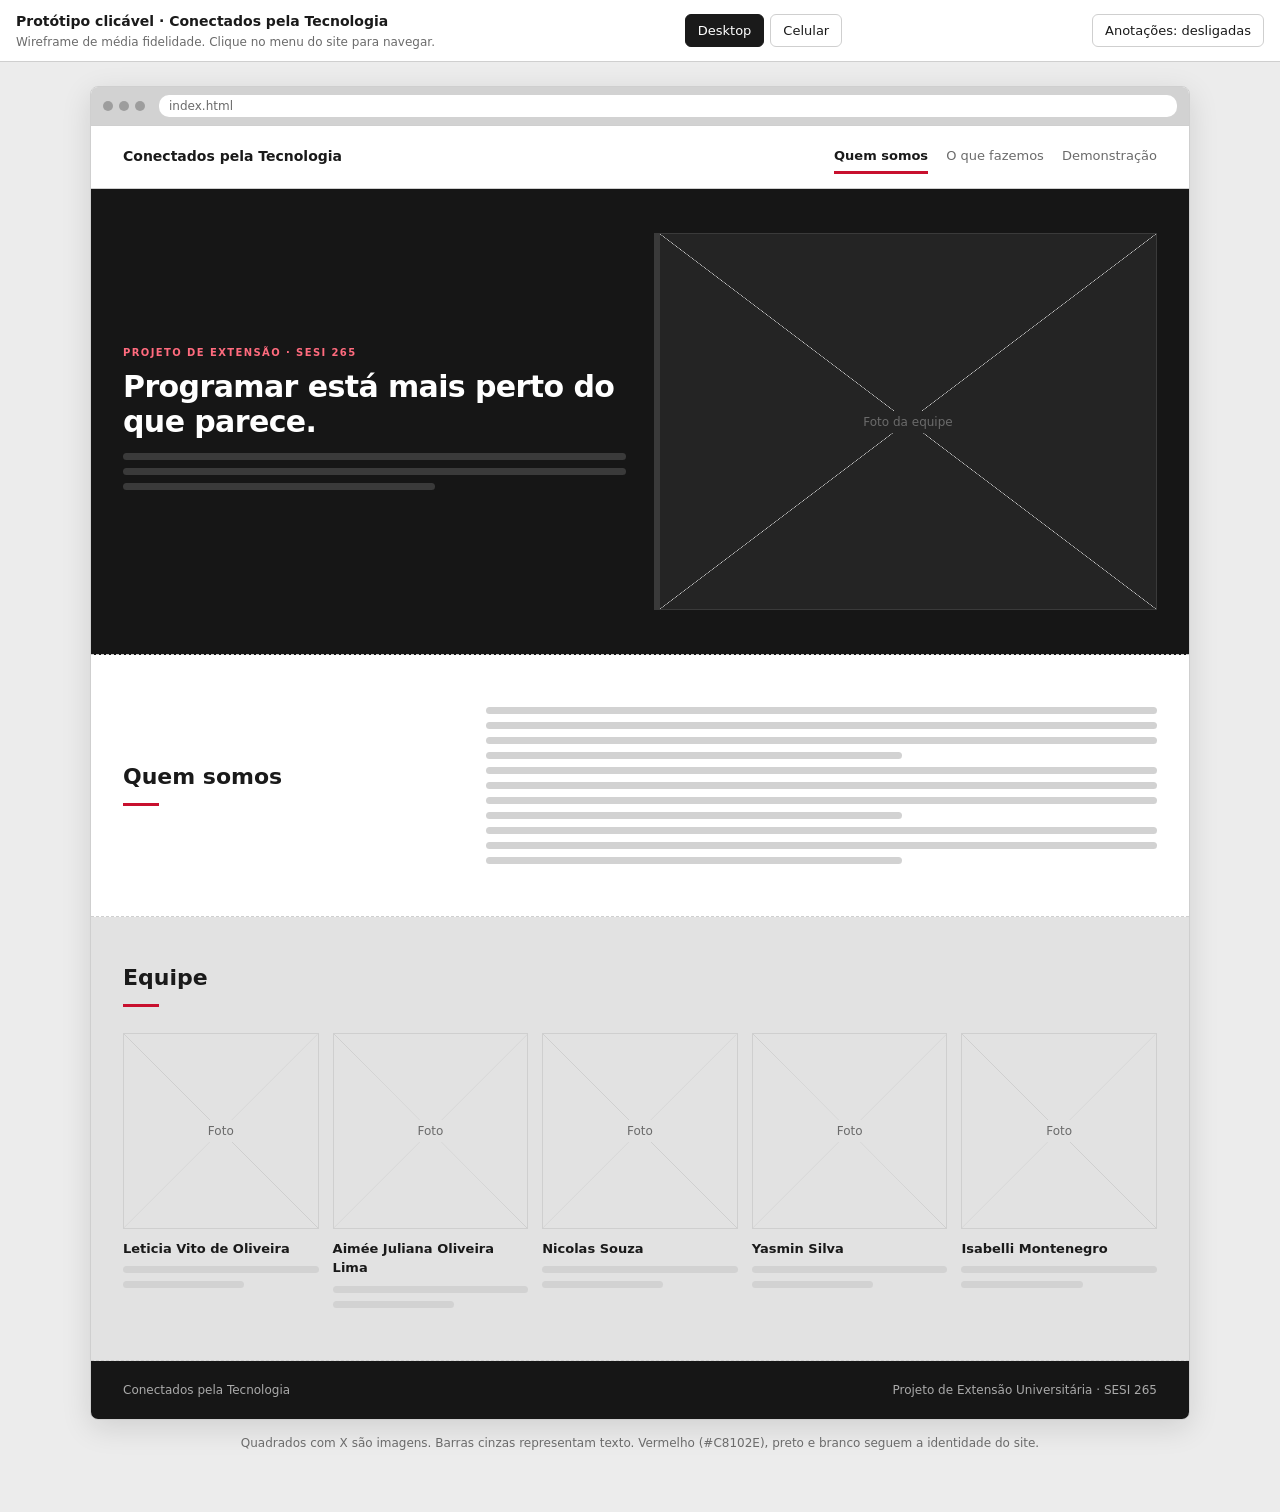
==== index.html @ 709d79d9 "Rename Protótipo _ Conectados pela Tecnologia.html to index.html" ====
<!DOCTYPE html>
<html lang="pt-BR">
<head>
<meta charset="UTF-8">
<meta name="viewport" content="width=device-width, initial-scale=1, viewport-fit=cover">
<title>Protótipo | Conectados pela Tecnologia</title>
<style>
:root{--bg:#ececec;--panel:#fff;--ink:#1a1a1a;--soft:#6b6b6b;--line:#cfcfcf;--ph:#e2e2e2;--bar:#d2d2d2;--dark:#161616;--darkink:#fff;--red:#c8102e;--note:#fff4c2;--noteink:#5a4a00;box-sizing:border-box;padding-top:env(safe-area-inset-top,0px);padding-bottom:env(safe-area-inset-bottom,0px)}
@media(prefers-color-scheme:dark){:root:not([data-theme="light"]){--bg:#101010;--panel:#1c1c1c;--ink:#efefef;--soft:#a0a0a0;--line:#3a3a3a;--ph:#2c2c2c;--bar:#3c3c3c;--dark:#080808;--note:#3b3200;--noteink:#ffe98a}}
:root[data-theme="dark"]{--bg:#101010;--panel:#1c1c1c;--ink:#efefef;--soft:#a0a0a0;--line:#3a3a3a;--ph:#2c2c2c;--bar:#3c3c3c;--dark:#080808;--note:#3b3200;--noteink:#ffe98a}
*{box-sizing:border-box;margin:0;padding:0}
body{background:var(--bg);color:var(--ink);font:15px/1.5 system-ui,-apple-system,"Segoe UI",Roboto,Arial,sans-serif;min-height:100vh}
.tools{position:sticky;top:env(safe-area-inset-top,0px);z-index:20;background:var(--panel);border-bottom:1px solid var(--line);padding:10px 16px;display:flex;flex-wrap:wrap;gap:10px 18px;align-items:center;justify-content:space-between}
.tools b{font-size:14px}.tools small{color:var(--soft);display:block;font-size:12px}
.grp{display:flex;gap:6px;flex-wrap:wrap}
.grp button{font:inherit;font-size:13px;padding:6px 12px;border:1px solid var(--line);background:var(--panel);color:var(--ink);cursor:pointer;border-radius:6px}
.grp button.on{background:var(--ink);color:var(--panel);border-color:var(--ink)}
.stage{padding:24px 12px 60px;display:flex;justify-content:center}
.frame{width:100%;max-width:1100px;background:var(--panel);border:1px solid var(--line);border-radius:8px;overflow:hidden;box-shadow:0 8px 30px rgba(0,0,0,.12);transition:max-width .25s}
.frame.mob{max-width:390px}
.chrome{display:flex;gap:6px;align-items:center;padding:8px 12px;background:var(--bar);border-bottom:1px solid var(--line)}
.chrome i{width:10px;height:10px;border-radius:50%;background:var(--soft);opacity:.5}
.chrome span{margin-left:8px;font-size:12px;color:var(--soft);background:var(--panel);padding:2px 10px;border-radius:10px;flex:1;white-space:nowrap;overflow:hidden;text-overflow:ellipsis}
/* wireframe pieces */
.sec{position:relative;padding:44px 32px;border-bottom:1px dashed var(--line)}
.sec.dk{background:var(--dark);color:var(--darkink)}.sec.gr{background:var(--ph)}.sec.rd{background:var(--red);color:#fff}
.mob .sec{padding:28px 16px}
.nav{display:flex;justify-content:space-between;align-items:center;padding:14px 32px;border-bottom:1px solid var(--line);flex-wrap:wrap;gap:8px}
.mob .nav{padding:12px 16px}
.logo{font-weight:700;font-size:14px}
.menu{display:flex;gap:18px}
.menu a{font-size:13px;color:var(--soft);cursor:pointer;padding:6px 0;border-bottom:3px solid transparent}
.menu a.on{color:var(--ink);font-weight:600;border-color:var(--red)}
.mob .menu{gap:12px}.mob .menu a{font-size:12px}
.tag{font-size:10px;letter-spacing:.14em;text-transform:uppercase;color:var(--red);font-weight:700;margin-bottom:10px}
.dk .tag{color:#ff6b7e}.rd .tag{color:#fff}
.h1{font-size:30px;line-height:1.15;font-weight:700;letter-spacing:-.02em;margin-bottom:14px;max-width:560px}
.mob .h1{font-size:23px}
.h2{font-size:22px;font-weight:700;margin-bottom:6px}
.h2:after{content:"";display:block;width:36px;height:3px;background:var(--red);margin-top:10px}
.rd .h2:after{background:#fff}
.mob .h2{font-size:19px}
.lines i{display:block;height:7px;background:var(--bar);border-radius:4px;margin:8px 0}
.dk .lines i{background:#3a3a3a}.rd .lines i{background:rgba(255,255,255,.5)}
.lines i:last-child{width:62%}
.grid{display:grid;gap:28px;align-items:center}
.g2{grid-template-columns:1fr 1fr}.g12{grid-template-columns:1fr 2fr}
.g3{grid-template-columns:repeat(3,1fr)}.g5{grid-template-columns:repeat(5,1fr);gap:14px}
.mob .g2,.mob .g12,.mob .g3{grid-template-columns:1fr;gap:18px}.mob .g5{grid-template-columns:repeat(2,1fr)}
.ph{background:var(--ph);border:1px solid var(--line);display:flex;align-items:center;justify-content:center;color:var(--soft);font-size:12px;text-align:center;padding:8px;position:relative;overflow:hidden}
.ph:before,.ph:after{content:"";position:absolute;inset:0;background:linear-gradient(to top right,transparent calc(50% - .5px),var(--line) 50%,transparent calc(50% + .5px))}
.ph:after{transform:scaleX(-1)}
.ph span{position:relative;z-index:1;background:var(--ph);padding:2px 6px}
.dk .ph{background:#242424;border-color:#3a3a3a}.dk .ph span{background:#242424}
.r43{aspect-ratio:4/3;border-left:6px solid var(--red)}.sq{aspect-ratio:1}.r1610{aspect-ratio:16/10}
.card{background:var(--panel);border-top:3px solid var(--red);padding:18px;border-left:1px solid var(--line);border-right:1px solid var(--line);border-bottom:1px solid var(--line)}
.gr .card{background:var(--panel)}
.card h4{font-size:14px;margin-bottom:6px}.card .n{font-size:10px;font-weight:700;letter-spacing:.12em;color:var(--red);display:block;margin-bottom:6px}
.steps{margin-top:22px;max-width:640px}
.step{display:flex;gap:14px;padding-bottom:16px;border-left:1px solid var(--line);margin-left:16px;padding-left:24px;position:relative}
.step:last-child{border-color:transparent}
.step b{position:absolute;left:-16px;top:-2px;width:32px;height:32px;background:var(--dark);color:#fff;display:flex;align-items:center;justify-content:center;border-bottom:3px solid var(--red);font-size:13px}
.step div{flex:1}.step h4{font-size:14px}
.code{background:#1b1b1b;color:#eee;font:12px/1.7 Consolas,monospace;padding:16px;border-left:6px solid var(--red);white-space:pre;overflow-x:auto}
.code em{color:#8c8c8c;font-style:normal}
.btn{display:inline-block;background:var(--dark);color:#fff;padding:10px 20px;font-size:13px;font-weight:600;cursor:pointer;border:0;font-family:inherit}
.rd .btn{background:var(--dark)}
.demo{background:#1b1b1b;border-left:6px solid var(--red);padding:20px;color:#eee}
.demo label{display:block;font-size:11px;color:#bbb;margin:8px 0 3px}
.demo input{width:100%;padding:8px 10px;background:#0e0e0e;border:1px solid #3a3a3a;color:#fff;font:inherit}
.demo .btn{background:var(--red);width:100%;margin-top:14px}
.out{margin-top:14px;background:#0e0e0e;border:1px solid #2c2c2c;padding:12px;min-height:84px;font:12px/1.6 Consolas,monospace;white-space:pre-wrap}
.li{display:flex;gap:10px;align-items:center;padding:8px 0;border-bottom:1px solid var(--line)}
.dk .li{border-color:#2c2c2c}.li:before{content:"";width:7px;height:7px;background:var(--red);flex:none}.li i{flex:1;height:7px;background:var(--bar);border-radius:4px}
.dk .li i{background:#3a3a3a}
.foot{background:var(--dark);color:#aaa;font-size:12px;padding:20px 32px;display:flex;justify-content:space-between;flex-wrap:wrap;gap:6px}
.mob .foot{padding:18px 16px}
.cta{display:flex;justify-content:space-between;align-items:center;flex-wrap:wrap;gap:16px}
.center{text-align:center}.center .h2:after{margin-left:auto;margin-right:auto}.center .lines i{margin-left:auto;margin-right:auto;max-width:420px}
/* anotações */
.note{display:none;position:absolute;top:8px;right:8px;z-index:5;background:var(--note);color:var(--noteink);border:1px solid #d9b800;font-size:11px;line-height:1.35;padding:4px 8px;max-width:230px;border-radius:4px}
.fr.notes .note{display:block}
.mob .note{max-width:150px;font-size:10px}
.legend{max-width:1100px;margin:14px auto 0;font-size:12px;color:var(--soft);padding:0 4px}
</style>
</head>
<body>
<div class="tools">
  <div><b>Protótipo clicável · Conectados pela Tecnologia</b><small>Wireframe de média fidelidade. Clique no menu do site para navegar.</small></div>
  <div class="grp" id="gView"><button data-v="desk" class="on">Desktop</button><button data-v="mob">Celular</button></div>
  <div class="grp"><button id="bNotes">Anotações: desligadas</button></div>
</div>
<div class="stage"><div style="width:100%;max-width:1100px;display:flex;flex-direction:column;align-items:center">
  <div class="frame" id="frame"><div class="chrome"><i></i><i></i><i></i><span id="url">index.html</span></div><div id="page"></div></div>
  <p class="legend">Quadrados com X são imagens. Barras cinzas representam texto. Vermelho (#C8102E), preto e branco seguem a identidade do site.</p>
</div></div>

<script>
var L=function(n){return '<div class="lines">'+'<i></i>'.repeat(n||3)+'</div>'};
var PH=function(t,c){return '<div class="ph '+(c||'')+'"><span>'+t+'</span></div>'};
var N=function(t){return '<div class="note">'+t+'</div>'};
var SEC=function(c,inner,note){return '<section class="sec '+(c||'')+'">'+N(note||'')+inner+'</section>'};
var NAV=function(a){var m=[['index','Quem somos'],['fazemos','O que fazemos'],['demo','Demonstração']];
 return '<header class="nav"><span class="logo">Conectados pela Tecnologia</span><nav class="menu">'+m.map(function(x){return '<a data-go="'+x[0]+'" class="'+(a==x[0]?'on':'')+'">'+x[1]+'</a>'}).join('')+'</nav></header>'};
var FOOT='<footer class="foot"><span>Conectados pela Tecnologia</span><span>Projeto de Extensão Universitária · SESI 265</span></footer>';
var CODE='<div class="code"><em># variável</em>\nnome = "Ana"\npontos = 8\n\n<em># condição</em>\nif pontos >= 7:\n    print(nome, "foi aprovada!")\n\n<em># repetição</em>\nfor rodada in range(3):\n    print("Rodada", rodada + 1)</div>';
var STEPS=function(a){return '<div class="steps">'+a.map(function(t,i){return '<div class="step"><b>'+(i+1)+'</b><div><h4>'+t+'</h4>'+L(2)+'</div></div>'}).join('')+'</div>'};
var LIS=function(n){var s='';for(var i=0;i<n;i++)s+='<div class="li"><i></i></div>';return s};
var CARDS=function(a,k){return a.map(function(t,i){return '<div class="card">'+(k?'<span class="n">'+k[i]+'</span>':'')+'<h4>'+t+'</h4>'+L(3)+'</div>'}).join('')};

var P={
index:{url:'index.html',html:function(){return NAV('index')
 +SEC('dk','<div class="grid g2"><div><p class="tag">Projeto de Extensão · SESI 265</p><h1 class="h1">Programar está mais perto do que parece.</h1>'+L(3)+'</div>'+PH('Foto da equipe','r43')+'</div>','Abertura: fundo preto, título grande, foto com borda vermelha à esquerda')
 +SEC('','<div class="grid g12"><h2 class="h2">Quem somos</h2><div>'+L(4)+L(4)+L(3)+'</div></div>','Duas colunas: título à esquerda, 3 parágrafos à direita. Vira 1 coluna no celular')
 +SEC('gr','<h2 class="h2">Equipe</h2><div class="grid g5" style="margin-top:26px;align-items:start">'+['Leticia Vito de Oliveira','Aimée Juliana Oliveira Lima','Nicolas Souza','Yasmin Silva','Isabelli Montenegro'].map(function(n){return '<div>'+PH('Foto','sq')+'<h4 style="font-size:13px;margin:10px 0 4px">'+n+'</h4>'+L(2)+'</div>'}).join('')+'</div>','Grade de 5 pessoas (3 no tablet, 2 no celular). Foto quadrada, nome e função')
 +FOOT}},
fazemos:{url:'o-que-fazemos.html',html:function(){return NAV('fazemos')
 +SEC('dk','<p class="tag">O que fazemos</p><h1 class="h1">Um primeiro contato com a programação, do jeito certo.</h1>'+L(2),'Capa com imagem de fundo escurecida')
 +SEC('','<div class="grid g2"><div><h2 class="h2" style="margin-bottom:18px">Nossa proposta</h2>'+L(4)+L(4)+L(3)+'</div>'+PH('Alunos em atividade','r43')+'</div>','Texto + imagem lado a lado')
 +SEC('gr','<h2 class="h2">Três frentes de trabalho</h2><div class="grid g3" style="margin-top:24px;align-items:stretch">'+CARDS(['Aprender','Praticar','Jogar'],['01','02','03'])+'</div>','Três cartões com número, título e descrição')
 +SEC('','<h2 class="h2">Como será o dia da atividade</h2>'+STEPS(['Apresentação da equipe e do projeto','Aula introdutória sobre tecnologia','Conceitos básicos de programação','Atividade prática','Quiz','Gincana','Conversa final']),'Linha do tempo vertical com 7 etapas numeradas')
 +SEC('dk','<div class="grid g2"><div><h2 class="h2">O que os alunos vão aprender</h2>'+L(2)+LIS(3)+'</div>'+CODE+'</div>','Bloco escuro: lista de conceitos + exemplo de código em Python')
 +SEC('','<div class="grid g2">'+PH('Estudante programando','r43')+'<div><h2 class="h2" style="margin-bottom:18px">Conhecendo o curso de ADS</h2>'+L(4)+LIS(4)+'</div></div>','Faixa invertida: imagem à esquerda, texto à direita')
 +SEC('gr','<h2 class="h2">Quiz e gincana</h2><div class="grid g2" style="margin-top:24px;align-items:stretch">'+['Quiz','Gincana'].map(function(t){return '<div class="card" style="padding:0;border-top:0">'+PH('Foto: '+t.toLowerCase(),'r1610')+'<div style="padding:16px;border-bottom:3px solid var(--red)"><h4>'+t+'</h4>'+L(3)+'</div></div>'}).join('')+'</div>','Dois quadros com foto, título e descrição')
 +SEC('','<div class="grid g12"><h2 class="h2">Material de apoio</h2><div>'+L(3)+L(3)+'</div></div>','Mesmo layout de "Quem somos"')
 +SEC('rd','<div class="cta"><div><h2 class="h2">Veja como será a demonstração</h2>'+L(1)+'</div><a class="btn" data-go="demo">Ir para a demonstração</a></div>','Chamada final: botão leva à página Demonstração (clique!)')
 +FOOT}},
demo:{url:'demonstracao.html',html:function(){return NAV('demo')
 +SEC('dk','<p class="tag">Demonstração para a turma</p><h1 class="h1">Vamos ver a programação funcionando.</h1>'+L(2),'Capa com imagem de fundo escurecida')
 +SEC('','<h2 class="h2">Três ideias para começar</h2><div class="grid g3" style="margin-top:24px;align-items:stretch">'+CARDS(['Guardar informações','Tomar decisões','Fazer várias vezes'],['VARIÁVEL','CONDIÇÃO','REPETIÇÃO'])+'</div>','Três cartões: variável, condição, repetição')
 +SEC('dk','<div class="grid g2" style="align-items:start"><div><h2 class="h2" style="margin-bottom:16px">Teste você mesmo</h2>'+L(4)+CODE+'</div><div class="demo"><label>Nome</label><input id="dn" placeholder="Digite um nome"><label>Pontuação (0 a 10)</label><input id="dp" type="number" value="8"><label>Número de rodadas</label><input id="dr" type="number" value="3"><button class="btn" id="dgo">Executar programa</button><div class="out" id="dout">A resposta do programa aparece aqui.</div></div></div>','Exemplo interativo: preencha e clique em Executar (funciona no protótipo)')
 +SEC('','<h2 class="h2">Atividade prática</h2>'+STEPS(['Abrir o VS Code','Criar a primeira página em HTML','Abrir a página no navegador','Criar o estilo em CSS','Personalizar a página','Testar e ajustar']),'Passo a passo da atividade com 6 etapas')
 +SEC('rd center','<p class="tag">Próxima etapa</p><h2 class="h2">Agora vai começar o quiz e a gincana</h2>'+L(3),'Faixa vermelha centralizada avisando a próxima etapa')
 +SEC('gr','<h2 class="h2">Regras e observações</h2><div class="grid g2" style="margin-top:24px;align-items:stretch">'+['Quiz','Gincana'].map(function(t){return '<div class="card"><h4 style="font-size:16px;margin-bottom:8px">'+t+'</h4>'+LIS(6)+'</div>'}).join('')+'</div><div class="card" style="margin-top:24px;border-top:1px solid var(--line);border-left:6px solid var(--dark)"><h4 style="font-size:16px;margin-bottom:8px">Observações gerais</h4>'+LIS(6)+'</div>','Regras em dois cartões e observações gerais em destaque embaixo')
 +FOOT}}
};

var page=document.getElementById('page'),frame=document.getElementById('frame'),urlEl=document.getElementById('url');
function go(k){var p=P[k];page.innerHTML=p.html();urlEl.textContent=p.url;window.scrollTo(0,0);
 try{history.replaceState(null,'','#'+k)}catch(e){}
 var b=document.getElementById('dgo');if(b)b.onclick=run}
function run(){var n=document.getElementById('dn').value.trim()||'Aluno',p=Number(document.getElementById('dp').value),r=Number(document.getElementById('dr').value),o=document.getElementById('dout');
 if(isNaN(p)||p<0||p>10){o.textContent='A pontuação precisa estar entre 0 e 10.';return}
 if(isNaN(r)||r<1||r>10){o.textContent='O número de rodadas precisa estar entre 1 e 10.';return}
 var t=p>=7?n+' foi aprovado(a)!\n\n':n+' vai tentar de novo.\n\n';for(var i=1;i<=r;i++)t+='Rodada '+i+'\n';o.textContent=t}
document.addEventListener('click',function(e){var a=e.target.closest('[data-go]');if(a)go(a.dataset.go)});
document.getElementById('gView').onclick=function(e){var v=e.target.dataset.v;if(!v)return;
 frame.classList.toggle('mob',v=='mob');[].forEach.call(this.children,function(b){b.classList.toggle('on',b.dataset.v==v)})};
var nb=document.getElementById('bNotes');
nb.onclick=function(){var on=frame.classList.toggle('notes');nb.textContent='Anotações: '+(on?'ligadas':'desligadas');nb.classList.toggle('on',on)};
frame.classList.add('fr');
var h=(location.hash||'').replace('#','');go(P[h]?h:'index');
</script>
</body>
</html>
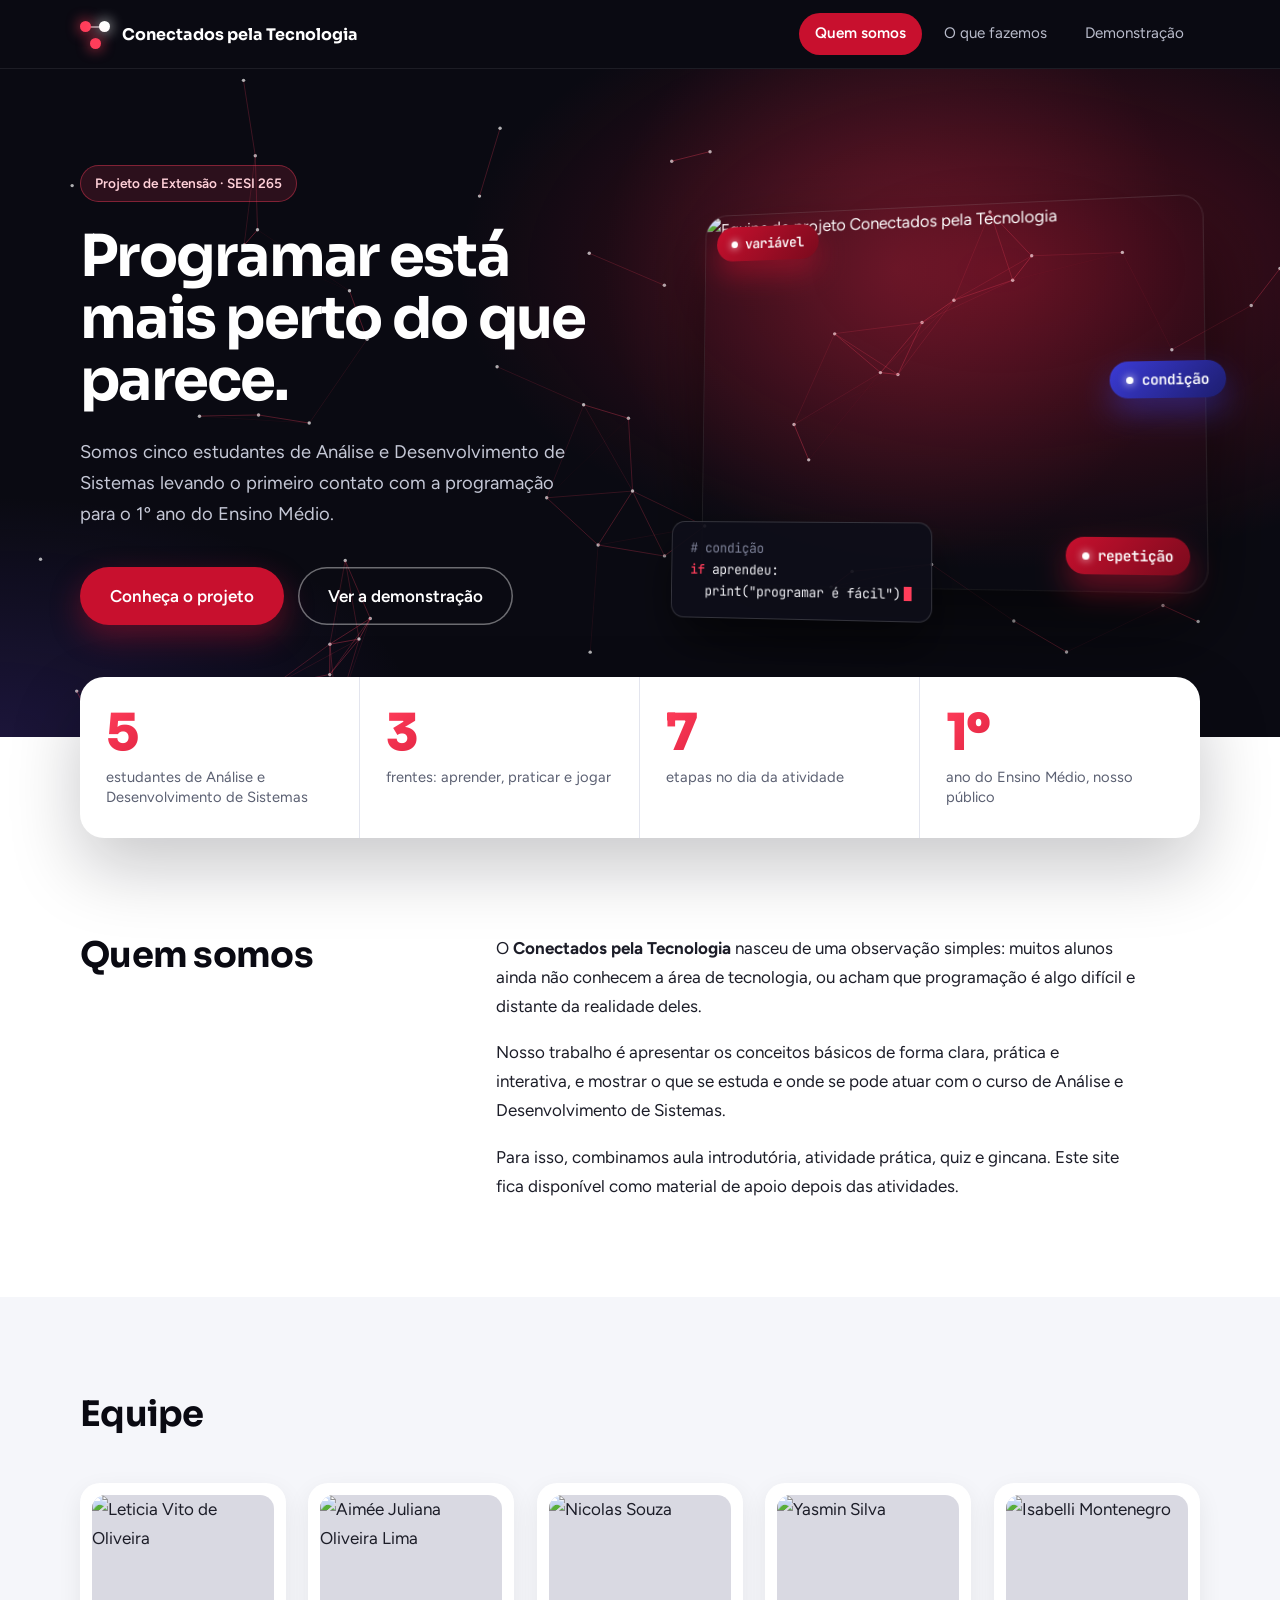
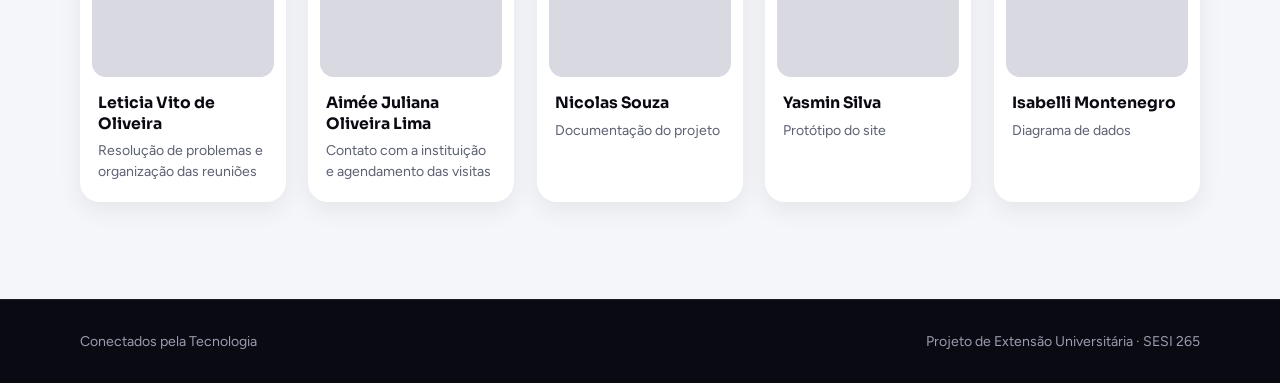
==== commit 21bd2be6: "Add files via upload" ====
--- a/index.html
+++ b/index.html
@@ -1,155 +1,131 @@
 <!DOCTYPE html>
 <html lang="pt-BR">
 <head>
-<meta charset="UTF-8">
-<meta name="viewport" content="width=device-width, initial-scale=1, viewport-fit=cover">
-<title>Protótipo | Conectados pela Tecnologia</title>
-<style>
-:root{--bg:#ececec;--panel:#fff;--ink:#1a1a1a;--soft:#6b6b6b;--line:#cfcfcf;--ph:#e2e2e2;--bar:#d2d2d2;--dark:#161616;--darkink:#fff;--red:#c8102e;--note:#fff4c2;--noteink:#5a4a00;box-sizing:border-box;padding-top:env(safe-area-inset-top,0px);padding-bottom:env(safe-area-inset-bottom,0px)}
-@media(prefers-color-scheme:dark){:root:not([data-theme="light"]){--bg:#101010;--panel:#1c1c1c;--ink:#efefef;--soft:#a0a0a0;--line:#3a3a3a;--ph:#2c2c2c;--bar:#3c3c3c;--dark:#080808;--note:#3b3200;--noteink:#ffe98a}}
-:root[data-theme="dark"]{--bg:#101010;--panel:#1c1c1c;--ink:#efefef;--soft:#a0a0a0;--line:#3a3a3a;--ph:#2c2c2c;--bar:#3c3c3c;--dark:#080808;--note:#3b3200;--noteink:#ffe98a}
-*{box-sizing:border-box;margin:0;padding:0}
-body{background:var(--bg);color:var(--ink);font:15px/1.5 system-ui,-apple-system,"Segoe UI",Roboto,Arial,sans-serif;min-height:100vh}
-.tools{position:sticky;top:env(safe-area-inset-top,0px);z-index:20;background:var(--panel);border-bottom:1px solid var(--line);padding:10px 16px;display:flex;flex-wrap:wrap;gap:10px 18px;align-items:center;justify-content:space-between}
-.tools b{font-size:14px}.tools small{color:var(--soft);display:block;font-size:12px}
-.grp{display:flex;gap:6px;flex-wrap:wrap}
-.grp button{font:inherit;font-size:13px;padding:6px 12px;border:1px solid var(--line);background:var(--panel);color:var(--ink);cursor:pointer;border-radius:6px}
-.grp button.on{background:var(--ink);color:var(--panel);border-color:var(--ink)}
-.stage{padding:24px 12px 60px;display:flex;justify-content:center}
-.frame{width:100%;max-width:1100px;background:var(--panel);border:1px solid var(--line);border-radius:8px;overflow:hidden;box-shadow:0 8px 30px rgba(0,0,0,.12);transition:max-width .25s}
-.frame.mob{max-width:390px}
-.chrome{display:flex;gap:6px;align-items:center;padding:8px 12px;background:var(--bar);border-bottom:1px solid var(--line)}
-.chrome i{width:10px;height:10px;border-radius:50%;background:var(--soft);opacity:.5}
-.chrome span{margin-left:8px;font-size:12px;color:var(--soft);background:var(--panel);padding:2px 10px;border-radius:10px;flex:1;white-space:nowrap;overflow:hidden;text-overflow:ellipsis}
-/* wireframe pieces */
-.sec{position:relative;padding:44px 32px;border-bottom:1px dashed var(--line)}
-.sec.dk{background:var(--dark);color:var(--darkink)}.sec.gr{background:var(--ph)}.sec.rd{background:var(--red);color:#fff}
-.mob .sec{padding:28px 16px}
-.nav{display:flex;justify-content:space-between;align-items:center;padding:14px 32px;border-bottom:1px solid var(--line);flex-wrap:wrap;gap:8px}
-.mob .nav{padding:12px 16px}
-.logo{font-weight:700;font-size:14px}
-.menu{display:flex;gap:18px}
-.menu a{font-size:13px;color:var(--soft);cursor:pointer;padding:6px 0;border-bottom:3px solid transparent}
-.menu a.on{color:var(--ink);font-weight:600;border-color:var(--red)}
-.mob .menu{gap:12px}.mob .menu a{font-size:12px}
-.tag{font-size:10px;letter-spacing:.14em;text-transform:uppercase;color:var(--red);font-weight:700;margin-bottom:10px}
-.dk .tag{color:#ff6b7e}.rd .tag{color:#fff}
-.h1{font-size:30px;line-height:1.15;font-weight:700;letter-spacing:-.02em;margin-bottom:14px;max-width:560px}
-.mob .h1{font-size:23px}
-.h2{font-size:22px;font-weight:700;margin-bottom:6px}
-.h2:after{content:"";display:block;width:36px;height:3px;background:var(--red);margin-top:10px}
-.rd .h2:after{background:#fff}
-.mob .h2{font-size:19px}
-.lines i{display:block;height:7px;background:var(--bar);border-radius:4px;margin:8px 0}
-.dk .lines i{background:#3a3a3a}.rd .lines i{background:rgba(255,255,255,.5)}
-.lines i:last-child{width:62%}
-.grid{display:grid;gap:28px;align-items:center}
-.g2{grid-template-columns:1fr 1fr}.g12{grid-template-columns:1fr 2fr}
-.g3{grid-template-columns:repeat(3,1fr)}.g5{grid-template-columns:repeat(5,1fr);gap:14px}
-.mob .g2,.mob .g12,.mob .g3{grid-template-columns:1fr;gap:18px}.mob .g5{grid-template-columns:repeat(2,1fr)}
-.ph{background:var(--ph);border:1px solid var(--line);display:flex;align-items:center;justify-content:center;color:var(--soft);font-size:12px;text-align:center;padding:8px;position:relative;overflow:hidden}
-.ph:before,.ph:after{content:"";position:absolute;inset:0;background:linear-gradient(to top right,transparent calc(50% - .5px),var(--line) 50%,transparent calc(50% + .5px))}
-.ph:after{transform:scaleX(-1)}
-.ph span{position:relative;z-index:1;background:var(--ph);padding:2px 6px}
-.dk .ph{background:#242424;border-color:#3a3a3a}.dk .ph span{background:#242424}
-.r43{aspect-ratio:4/3;border-left:6px solid var(--red)}.sq{aspect-ratio:1}.r1610{aspect-ratio:16/10}
-.card{background:var(--panel);border-top:3px solid var(--red);padding:18px;border-left:1px solid var(--line);border-right:1px solid var(--line);border-bottom:1px solid var(--line)}
-.gr .card{background:var(--panel)}
-.card h4{font-size:14px;margin-bottom:6px}.card .n{font-size:10px;font-weight:700;letter-spacing:.12em;color:var(--red);display:block;margin-bottom:6px}
-.steps{margin-top:22px;max-width:640px}
-.step{display:flex;gap:14px;padding-bottom:16px;border-left:1px solid var(--line);margin-left:16px;padding-left:24px;position:relative}
-.step:last-child{border-color:transparent}
-.step b{position:absolute;left:-16px;top:-2px;width:32px;height:32px;background:var(--dark);color:#fff;display:flex;align-items:center;justify-content:center;border-bottom:3px solid var(--red);font-size:13px}
-.step div{flex:1}.step h4{font-size:14px}
-.code{background:#1b1b1b;color:#eee;font:12px/1.7 Consolas,monospace;padding:16px;border-left:6px solid var(--red);white-space:pre;overflow-x:auto}
-.code em{color:#8c8c8c;font-style:normal}
-.btn{display:inline-block;background:var(--dark);color:#fff;padding:10px 20px;font-size:13px;font-weight:600;cursor:pointer;border:0;font-family:inherit}
-.rd .btn{background:var(--dark)}
-.demo{background:#1b1b1b;border-left:6px solid var(--red);padding:20px;color:#eee}
-.demo label{display:block;font-size:11px;color:#bbb;margin:8px 0 3px}
-.demo input{width:100%;padding:8px 10px;background:#0e0e0e;border:1px solid #3a3a3a;color:#fff;font:inherit}
-.demo .btn{background:var(--red);width:100%;margin-top:14px}
-.out{margin-top:14px;background:#0e0e0e;border:1px solid #2c2c2c;padding:12px;min-height:84px;font:12px/1.6 Consolas,monospace;white-space:pre-wrap}
-.li{display:flex;gap:10px;align-items:center;padding:8px 0;border-bottom:1px solid var(--line)}
-.dk .li{border-color:#2c2c2c}.li:before{content:"";width:7px;height:7px;background:var(--red);flex:none}.li i{flex:1;height:7px;background:var(--bar);border-radius:4px}
-.dk .li i{background:#3a3a3a}
-.foot{background:var(--dark);color:#aaa;font-size:12px;padding:20px 32px;display:flex;justify-content:space-between;flex-wrap:wrap;gap:6px}
-.mob .foot{padding:18px 16px}
-.cta{display:flex;justify-content:space-between;align-items:center;flex-wrap:wrap;gap:16px}
-.center{text-align:center}.center .h2:after{margin-left:auto;margin-right:auto}.center .lines i{margin-left:auto;margin-right:auto;max-width:420px}
-/* anotações */
-.note{display:none;position:absolute;top:8px;right:8px;z-index:5;background:var(--note);color:var(--noteink);border:1px solid #d9b800;font-size:11px;line-height:1.35;padding:4px 8px;max-width:230px;border-radius:4px}
-.fr.notes .note{display:block}
-.mob .note{max-width:150px;font-size:10px}
-.legend{max-width:1100px;margin:14px auto 0;font-size:12px;color:var(--soft);padding:0 4px}
-</style>
+  <meta charset="UTF-8">
+  <meta name="viewport" content="width=device-width, initial-scale=1.0">
+  <title>Quem somos | Conectados pela Tecnologia</title>
+  <link rel="preconnect" href="https://fonts.googleapis.com">
+  <link rel="preconnect" href="https://fonts.gstatic.com" crossorigin>
+  <link href="https://fonts.googleapis.com/css2?family=Figtree:wght@400;500;600&family=JetBrains+Mono:wght@400;600&family=Sora:wght@600;700;800&display=swap" rel="stylesheet">
+  <link rel="stylesheet" href="style.css">
 </head>
 <body>
-<div class="tools">
-  <div><b>Protótipo clicável · Conectados pela Tecnologia</b><small>Wireframe de média fidelidade. Clique no menu do site para navegar.</small></div>
-  <div class="grp" id="gView"><button data-v="desk" class="on">Desktop</button><button data-v="mob">Celular</button></div>
-  <div class="grp"><button id="bNotes">Anotações: desligadas</button></div>
-</div>
-<div class="stage"><div style="width:100%;max-width:1100px;display:flex;flex-direction:column;align-items:center">
-  <div class="frame" id="frame"><div class="chrome"><i></i><i></i><i></i><span id="url">index.html</span></div><div id="page"></div></div>
-  <p class="legend">Quadrados com X são imagens. Barras cinzas representam texto. Vermelho (#C8102E), preto e branco seguem a identidade do site.</p>
-</div></div>
 
-<script>
-var L=function(n){return '<div class="lines">'+'<i></i>'.repeat(n||3)+'</div>'};
-var PH=function(t,c){return '<div class="ph '+(c||'')+'"><span>'+t+'</span></div>'};
-var N=function(t){return '<div class="note">'+t+'</div>'};
-var SEC=function(c,inner,note){return '<section class="sec '+(c||'')+'">'+N(note||'')+inner+'</section>'};
-var NAV=function(a){var m=[['index','Quem somos'],['fazemos','O que fazemos'],['demo','Demonstração']];
- return '<header class="nav"><span class="logo">Conectados pela Tecnologia</span><nav class="menu">'+m.map(function(x){return '<a data-go="'+x[0]+'" class="'+(a==x[0]?'on':'')+'">'+x[1]+'</a>'}).join('')+'</nav></header>'};
-var FOOT='<footer class="foot"><span>Conectados pela Tecnologia</span><span>Projeto de Extensão Universitária · SESI 265</span></footer>';
-var CODE='<div class="code"><em># variável</em>\nnome = "Ana"\npontos = 8\n\n<em># condição</em>\nif pontos >= 7:\n    print(nome, "foi aprovada!")\n\n<em># repetição</em>\nfor rodada in range(3):\n    print("Rodada", rodada + 1)</div>';
-var STEPS=function(a){return '<div class="steps">'+a.map(function(t,i){return '<div class="step"><b>'+(i+1)+'</b><div><h4>'+t+'</h4>'+L(2)+'</div></div>'}).join('')+'</div>'};
-var LIS=function(n){var s='';for(var i=0;i<n;i++)s+='<div class="li"><i></i></div>';return s};
-var CARDS=function(a,k){return a.map(function(t,i){return '<div class="card">'+(k?'<span class="n">'+k[i]+'</span>':'')+'<h4>'+t+'</h4>'+L(3)+'</div>'}).join('')};
+  <header class="topo">
+    <div class="container topo-linha">
+      <a href="index.html" class="marca"><span class="logo" aria-hidden="true"><i></i><i></i><i></i></span>Conectados pela Tecnologia</a>
+      <nav class="menu">
+        <a href="index.html" class="ativo">Quem somos</a>
+        <a href="o-que-fazemos.html">O que fazemos</a>
+        <a href="demonstracao.html">Demonstração</a>
+      </nav>
+    </div>
+  </header>
 
-var P={
-index:{url:'index.html',html:function(){return NAV('index')
- +SEC('dk','<div class="grid g2"><div><p class="tag">Projeto de Extensão · SESI 265</p><h1 class="h1">Programar está mais perto do que parece.</h1>'+L(3)+'</div>'+PH('Foto da equipe','r43')+'</div>','Abertura: fundo preto, título grande, foto com borda vermelha à esquerda')
- +SEC('','<div class="grid g12"><h2 class="h2">Quem somos</h2><div>'+L(4)+L(4)+L(3)+'</div></div>','Duas colunas: título à esquerda, 3 parágrafos à direita. Vira 1 coluna no celular')
- +SEC('gr','<h2 class="h2">Equipe</h2><div class="grid g5" style="margin-top:26px;align-items:start">'+['Leticia Vito de Oliveira','Aimée Juliana Oliveira Lima','Nicolas Souza','Yasmin Silva','Isabelli Montenegro'].map(function(n){return '<div>'+PH('Foto','sq')+'<h4 style="font-size:13px;margin:10px 0 4px">'+n+'</h4>'+L(2)+'</div>'}).join('')+'</div>','Grade de 5 pessoas (3 no tablet, 2 no celular). Foto quadrada, nome e função')
- +FOOT}},
-fazemos:{url:'o-que-fazemos.html',html:function(){return NAV('fazemos')
- +SEC('dk','<p class="tag">O que fazemos</p><h1 class="h1">Um primeiro contato com a programação, do jeito certo.</h1>'+L(2),'Capa com imagem de fundo escurecida')
- +SEC('','<div class="grid g2"><div><h2 class="h2" style="margin-bottom:18px">Nossa proposta</h2>'+L(4)+L(4)+L(3)+'</div>'+PH('Alunos em atividade','r43')+'</div>','Texto + imagem lado a lado')
- +SEC('gr','<h2 class="h2">Três frentes de trabalho</h2><div class="grid g3" style="margin-top:24px;align-items:stretch">'+CARDS(['Aprender','Praticar','Jogar'],['01','02','03'])+'</div>','Três cartões com número, título e descrição')
- +SEC('','<h2 class="h2">Como será o dia da atividade</h2>'+STEPS(['Apresentação da equipe e do projeto','Aula introdutória sobre tecnologia','Conceitos básicos de programação','Atividade prática','Quiz','Gincana','Conversa final']),'Linha do tempo vertical com 7 etapas numeradas')
- +SEC('dk','<div class="grid g2"><div><h2 class="h2">O que os alunos vão aprender</h2>'+L(2)+LIS(3)+'</div>'+CODE+'</div>','Bloco escuro: lista de conceitos + exemplo de código em Python')
- +SEC('','<div class="grid g2">'+PH('Estudante programando','r43')+'<div><h2 class="h2" style="margin-bottom:18px">Conhecendo o curso de ADS</h2>'+L(4)+LIS(4)+'</div></div>','Faixa invertida: imagem à esquerda, texto à direita')
- +SEC('gr','<h2 class="h2">Quiz e gincana</h2><div class="grid g2" style="margin-top:24px;align-items:stretch">'+['Quiz','Gincana'].map(function(t){return '<div class="card" style="padding:0;border-top:0">'+PH('Foto: '+t.toLowerCase(),'r1610')+'<div style="padding:16px;border-bottom:3px solid var(--red)"><h4>'+t+'</h4>'+L(3)+'</div></div>'}).join('')+'</div>','Dois quadros com foto, título e descrição')
- +SEC('','<div class="grid g12"><h2 class="h2">Material de apoio</h2><div>'+L(3)+L(3)+'</div></div>','Mesmo layout de "Quem somos"')
- +SEC('rd','<div class="cta"><div><h2 class="h2">Veja como será a demonstração</h2>'+L(1)+'</div><a class="btn" data-go="demo">Ir para a demonstração</a></div>','Chamada final: botão leva à página Demonstração (clique!)')
- +FOOT}},
-demo:{url:'demonstracao.html',html:function(){return NAV('demo')
- +SEC('dk','<p class="tag">Demonstração para a turma</p><h1 class="h1">Vamos ver a programação funcionando.</h1>'+L(2),'Capa com imagem de fundo escurecida')
- +SEC('','<h2 class="h2">Três ideias para começar</h2><div class="grid g3" style="margin-top:24px;align-items:stretch">'+CARDS(['Guardar informações','Tomar decisões','Fazer várias vezes'],['VARIÁVEL','CONDIÇÃO','REPETIÇÃO'])+'</div>','Três cartões: variável, condição, repetição')
- +SEC('dk','<div class="grid g2" style="align-items:start"><div><h2 class="h2" style="margin-bottom:16px">Teste você mesmo</h2>'+L(4)+CODE+'</div><div class="demo"><label>Nome</label><input id="dn" placeholder="Digite um nome"><label>Pontuação (0 a 10)</label><input id="dp" type="number" value="8"><label>Número de rodadas</label><input id="dr" type="number" value="3"><button class="btn" id="dgo">Executar programa</button><div class="out" id="dout">A resposta do programa aparece aqui.</div></div></div>','Exemplo interativo: preencha e clique em Executar (funciona no protótipo)')
- +SEC('','<h2 class="h2">Atividade prática</h2>'+STEPS(['Abrir o VS Code','Criar a primeira página em HTML','Abrir a página no navegador','Criar o estilo em CSS','Personalizar a página','Testar e ajustar']),'Passo a passo da atividade com 6 etapas')
- +SEC('rd center','<p class="tag">Próxima etapa</p><h2 class="h2">Agora vai começar o quiz e a gincana</h2>'+L(3),'Faixa vermelha centralizada avisando a próxima etapa')
- +SEC('gr','<h2 class="h2">Regras e observações</h2><div class="grid g2" style="margin-top:24px;align-items:stretch">'+['Quiz','Gincana'].map(function(t){return '<div class="card"><h4 style="font-size:16px;margin-bottom:8px">'+t+'</h4>'+LIS(6)+'</div>'}).join('')+'</div><div class="card" style="margin-top:24px;border-top:1px solid var(--line);border-left:6px solid var(--dark)"><h4 style="font-size:16px;margin-bottom:8px">Observações gerais</h4>'+LIS(6)+'</div>','Regras em dois cartões e observações gerais em destaque embaixo')
- +FOOT}}
-};
+  <section class="abertura">
+    <canvas class="rede" aria-hidden="true"></canvas>
+    <div class="container abertura-grade">
+      <div>
+        <p class="sobretitulo">Projeto de Extensão · SESI 265</p>
+        <h1>Programar está mais perto do que parece.</h1>
+        <p class="lead">
+          Somos cinco estudantes de Análise e Desenvolvimento de Sistemas
+          levando o primeiro contato com a programação para o 1º ano do Ensino Médio.
+        </p>
+        <div class="acoes">
+          <a class="botao" href="o-que-fazemos.html">Conheça o projeto</a>
+          <a class="botao botao-claro" href="demonstracao.html">Ver a demonstração</a>
+        </div>
+      </div>
+      <div class="cena" aria-hidden="false">
+        <div class="cena-in">
+          <figure class="foto-principal">
+            <img src="img/equipe.jpg" alt="Equipe do projeto Conectados pela Tecnologia">
+          </figure>
+          <div class="cartao-codigo" aria-hidden="true"><span class="c"># condição</span><br><b>if</b> aprendeu:<br>&nbsp;&nbsp;print("programar é fácil")</div>
+          <span class="chip chip1" aria-hidden="true">variável</span>
+          <span class="chip chip2" aria-hidden="true">condição</span>
+          <span class="chip chip3" aria-hidden="true">repetição</span>
+        </div>
+      </div>
+    </div>
+  </section>
 
-var page=document.getElementById('page'),frame=document.getElementById('frame'),urlEl=document.getElementById('url');
-function go(k){var p=P[k];page.innerHTML=p.html();urlEl.textContent=p.url;window.scrollTo(0,0);
- try{history.replaceState(null,'','#'+k)}catch(e){}
- var b=document.getElementById('dgo');if(b)b.onclick=run}
-function run(){var n=document.getElementById('dn').value.trim()||'Aluno',p=Number(document.getElementById('dp').value),r=Number(document.getElementById('dr').value),o=document.getElementById('dout');
- if(isNaN(p)||p<0||p>10){o.textContent='A pontuação precisa estar entre 0 e 10.';return}
- if(isNaN(r)||r<1||r>10){o.textContent='O número de rodadas precisa estar entre 1 e 10.';return}
- var t=p>=7?n+' foi aprovado(a)!\n\n':n+' vai tentar de novo.\n\n';for(var i=1;i<=r;i++)t+='Rodada '+i+'\n';o.textContent=t}
-document.addEventListener('click',function(e){var a=e.target.closest('[data-go]');if(a)go(a.dataset.go)});
-document.getElementById('gView').onclick=function(e){var v=e.target.dataset.v;if(!v)return;
- frame.classList.toggle('mob',v=='mob');[].forEach.call(this.children,function(b){b.classList.toggle('on',b.dataset.v==v)})};
-var nb=document.getElementById('bNotes');
-nb.onclick=function(){var on=frame.classList.toggle('notes');nb.textContent='Anotações: '+(on?'ligadas':'desligadas');nb.classList.toggle('on',on)};
-frame.classList.add('fr');
-var h=(location.hash||'').replace('#','');go(P[h]?h:'index');
-</script>
+  <section class="numeros-faixa" aria-label="O projeto em números">
+    <div class="container">
+      <ul>
+        <li><strong data-n="5">5</strong><span>estudantes de Análise e Desenvolvimento de Sistemas</span></li>
+        <li><strong data-n="3">3</strong><span>frentes: aprender, praticar e jogar</span></li>
+        <li><strong data-n="7">7</strong><span>etapas no dia da atividade</span></li>
+        <li><strong data-n="1" data-suf="º">1º</strong><span>ano do Ensino Médio, nosso público</span></li>
+      </ul>
+    </div>
+  </section>
+
+  <section class="bloco">
+    <div class="container bloco-grade">
+      <h2>Quem somos</h2>
+      <div class="texto">
+        <p>
+          O <strong>Conectados pela Tecnologia</strong> nasceu de uma observação
+          simples: muitos alunos ainda não conhecem a área de tecnologia, ou acham
+          que programação é algo difícil e distante da realidade deles.
+        </p>
+        <p>
+          Nosso trabalho é apresentar os conceitos básicos de forma clara, prática
+          e interativa, e mostrar o que se estuda e onde se pode atuar com o curso
+          de Análise e Desenvolvimento de Sistemas.
+        </p>
+        <p>
+          Para isso, combinamos aula introdutória, atividade prática, quiz e
+          gincana. Este site fica disponível como material de apoio depois das
+          atividades.
+        </p>
+      </div>
+    </div>
+  </section>
+
+  <section class="bloco bloco-cinza">
+    <div class="container">
+      <h2>Equipe</h2>
+
+      <ul class="equipe">
+        <li>
+          <img src="img/leticia.jpeg" alt="Leticia Vito de Oliveira">
+          <h3>Leticia Vito de Oliveira</h3>
+          <p>Resolução de problemas e organização das reuniões</p>
+        </li>
+        <li>
+          <img src="img/aimee.jpeg" alt="Aimée Juliana Oliveira Lima">
+          <h3>Aimée Juliana Oliveira Lima</h3>
+          <p>Contato com a instituição e agendamento das visitas</p>
+        </li>
+        <li>
+          <img src="img/nicolas.jpeg" alt="Nicolas Souza">
+          <h3>Nicolas Souza</h3>
+          <p>Documentação do projeto</p>
+        </li>
+        <li>
+          <img src="img/yasmin.jpeg" alt="Yasmin Silva">
+          <h3>Yasmin Silva</h3>
+          <p>Protótipo do site</p>
+        </li>
+        <li>
+          <img src="img/isabelli.jpeg" alt="Isabelli Montenegro">
+          <h3>Isabelli Montenegro</h3>
+          <p>Diagrama de dados</p>
+        </li>
+      </ul>
+    </div>
+  </section>
+
+  <footer class="rodape">
+    <div class="container rodape-linha">
+      <span>Conectados pela Tecnologia</span>
+      <span>Projeto de Extensão Universitária · SESI 265</span>
+    </div>
+  </footer>
+
+  <script src="script.js"></script>
 </body>
-</html>
+</html>
--- a/style.css
+++ b/style.css
@@ -0,0 +1,179 @@
+:root{--ink:#0a0a12;--ink2:#14141f;--red:#c8102e;--glow:#ff3d5a;--paper:#f5f6fa;--card:#fff;--line:#e3e5ee;--text:#1c1d28;--muted:#5b6072;
+--head:"Sora","Segoe UI",system-ui,sans-serif;--body:"Figtree","Segoe UI",system-ui,sans-serif;--mono:"JetBrains Mono",Consolas,"Courier New",monospace}
+*{margin:0;padding:0;box-sizing:border-box}
+html{scroll-behavior:smooth}
+body{font:17px/1.7 var(--body);color:var(--text);background:#fff;-webkit-font-smoothing:antialiased}
+img{display:block;max-width:100%}
+a:focus-visible,button:focus-visible,input:focus-visible{outline:3px solid var(--glow);outline-offset:3px}
+.container{width:90%;max-width:1120px;margin:0 auto}
+h1,h2,h3{font-family:var(--head)}
+/* topo */
+.topo{position:sticky;top:0;z-index:20;background:#0a0a12;border-bottom:1px solid rgba(255,255,255,.08);transition:background .3s,box-shadow .3s}
+.topo.rolou{box-shadow:0 10px 30px rgba(0,0,0,.25)}
+.topo-linha{display:flex;justify-content:space-between;align-items:center;flex-wrap:wrap;gap:6px 24px;min-height:68px}
+.marca{display:flex;align-items:center;gap:12px;font:700 1rem var(--head);color:#fff;text-decoration:none}
+.logo{position:relative;width:30px;height:30px;flex:none}
+.logo i{position:absolute;width:11px;height:11px;border-radius:50%;background:var(--glow);box-shadow:0 0 14px var(--glow)}
+.logo i:nth-child(1){left:0;top:2px}.logo i:nth-child(2){right:0;top:2px;background:#fff;box-shadow:0 0 14px #fff}.logo i:nth-child(3){left:10px;bottom:0}
+.logo::before{content:"";position:absolute;left:5px;top:7px;width:20px;height:2px;background:rgba(255,255,255,.5);box-shadow:0 12px 0 -1px rgba(255,255,255,.0)}
+.menu{display:flex;gap:6px;flex-wrap:wrap}
+.menu a{font-size:.95rem;color:#b9bccb;text-decoration:none;padding:8px 16px;border-radius:99px;transition:color .2s,background .2s}
+.menu a:hover{color:#fff;background:rgba(255,255,255,.08)}
+.menu a.ativo{color:#fff;font-weight:600;background:var(--red)}
+/* abertura */
+.abertura,.capa{position:relative;overflow:hidden;color:#fff;background:radial-gradient(900px 500px at 78% 30%,rgba(200,16,46,.38),transparent 60%),radial-gradient(700px 400px at 0% 100%,rgba(90,60,200,.22),transparent 60%),var(--ink)}
+.abertura{padding:96px 0 112px}
+.capa{padding:120px 0}
+.rede{position:absolute;inset:0;width:100%;height:100%;opacity:.9}
+.abertura-grade{position:relative;display:grid;grid-template-columns:1.05fr 1fr;gap:72px;align-items:center}
+.sobretitulo{display:inline-block;font-size:.85rem;font-weight:600;color:#ffd0d8;background:rgba(255,61,90,.14);border:1px solid rgba(255,61,90,.4);padding:6px 14px;border-radius:99px;margin-bottom:24px}
+.abertura h1,.capa h1{font-size:clamp(2.2rem,4.6vw,3.6rem);line-height:1.08;letter-spacing:-.03em;margin-bottom:24px}
+.capa h1{max-width:700px}
+.lead{font-size:1.15rem;color:#c5c8d6;max-width:500px}
+.capa .container{position:relative}
+.acoes{display:flex;flex-wrap:wrap;gap:14px;margin-top:36px}
+.abertura>.container>div:first-child>*,.capa .container>*:not(.cubo-cena){animation:entra .9s cubic-bezier(.2,.7,.2,1) backwards}
+.abertura h1,.capa h1{animation-delay:.1s!important}.lead{animation-delay:.25s!important}.acoes{animation-delay:.4s!important}
+@keyframes entra{from{opacity:0;transform:translateY(26px)}}
+/* cena 3D */
+.cena{position:relative;perspective:1300px;animation:entra 1.1s .2s cubic-bezier(.2,.7,.2,1) backwards}
+.cena-in{position:relative;transform-style:preserve-3d;transform:rotateX(var(--rx,4deg)) rotateY(var(--ry,-12deg));transition:transform .3s ease-out}
+.foto-principal img{width:100%;aspect-ratio:4/3;object-fit:cover;border-radius:22px;box-shadow:0 40px 80px rgba(0,0,0,.55),0 0 0 1px rgba(255,255,255,.12)}
+.cartao-codigo{position:absolute;left:-34px;bottom:-34px;transform:translateZ(90px);background:rgba(14,14,24,.92);border:1px solid rgba(255,255,255,.16);border-radius:14px;padding:16px 20px;font:.85rem/1.6 var(--mono);color:#f1f1f6;box-shadow:0 24px 50px rgba(0,0,0,.5)}
+.cartao-codigo .c{color:#7e8299}.cartao-codigo b{color:var(--glow);font-weight:500}
+.cartao-codigo::after{content:"";display:inline-block;width:8px;height:1em;background:var(--glow);vertical-align:-2px;margin-left:3px;animation:pisca 1s steps(1) infinite}
+@keyframes pisca{50%{opacity:0}}
+.chip{position:absolute;display:flex;align-items:center;gap:8px;font:600 .88rem var(--mono);color:#fff;background:linear-gradient(135deg,var(--red),#7a0a1d);padding:9px 16px;border-radius:99px;box-shadow:0 14px 30px rgba(200,16,46,.5);animation:flutua 5s ease-in-out infinite}
+.chip::before{content:"";width:7px;height:7px;border-radius:50%;background:#fff;box-shadow:0 0 8px #fff}
+.chip1{top:16px;left:16px;--z:90px}.chip2{top:42%;right:-20px;--z:130px;animation-delay:-1.6s;background:linear-gradient(135deg,#3b3bd6,#1d1d6e);box-shadow:0 14px 30px rgba(59,59,214,.45)}.chip3{bottom:16px;right:16px;--z:100px;animation-delay:-3s}
+@keyframes flutua{0%,100%{transform:translate3d(0,0,var(--z))}50%{transform:translate3d(0,-12px,var(--z))}}
+/* cubo */
+.cubo-cena{position:absolute;right:2%;top:50%;width:190px;height:190px;margin-top:-95px;perspective:900px}
+.cubo{position:relative;width:100%;height:100%;transform-style:preserve-3d;animation:gira 22s linear infinite}
+.cubo span{position:absolute;inset:0;display:grid;place-items:center;font:600 1.15rem var(--mono);color:#fff;background:rgba(200,16,46,.16);border:1px solid rgba(255,90,110,.6);box-shadow:inset 0 0 40px rgba(255,61,90,.25)}
+.cubo span:nth-child(1){transform:translateZ(95px)}.cubo span:nth-child(2){transform:rotateY(90deg) translateZ(95px)}.cubo span:nth-child(3){transform:rotateY(180deg) translateZ(95px)}.cubo span:nth-child(4){transform:rotateY(-90deg) translateZ(95px)}.cubo span:nth-child(5){transform:rotateX(90deg) translateZ(95px)}.cubo span:nth-child(6){transform:rotateX(-90deg) translateZ(95px)}
+@keyframes gira{from{transform:rotateX(-24deg) rotateY(0)}to{transform:rotateX(-24deg) rotateY(360deg)}}
+/* botões */
+.botao{display:inline-block;background:var(--red);color:#fff;text-decoration:none;font-weight:600;padding:15px 30px;border-radius:99px;box-shadow:0 12px 30px rgba(200,16,46,.4);transition:transform .2s,box-shadow .2s,background .2s}
+.botao:hover{transform:translateY(-3px);box-shadow:0 18px 36px rgba(200,16,46,.55)}
+.botao-claro{background:transparent;box-shadow:inset 0 0 0 1.5px rgba(255,255,255,.4)}
+.botao-claro:hover{background:rgba(255,255,255,.1);box-shadow:inset 0 0 0 1.5px #fff}
+/* blocos */
+.bloco{padding:96px 0}
+.bloco-cinza{background:var(--paper)}
+.bloco-grade{display:grid;grid-template-columns:1fr 2fr;gap:64px}
+h2{font-size:clamp(1.7rem,3vw,2.2rem);line-height:1.2;letter-spacing:-.02em;color:var(--ink)}
+.texto p{margin-bottom:18px;max-width:640px}.texto p:last-child{margin-bottom:0}
+.intro-secao{margin-top:16px;max-width:620px;color:var(--muted)}
+/* efeito tilt 3D */
+.tilt{position:relative;transition:transform .25s ease-out,box-shadow .25s;will-change:transform}
+.tilt::after{content:"";position:absolute;inset:0;border-radius:inherit;pointer-events:none;opacity:0;transition:opacity .25s;background:radial-gradient(circle at var(--gx,50%) var(--gy,50%),rgba(255,255,255,.35),transparent 55%)}
+.tilt:hover{box-shadow:0 30px 60px rgba(10,10,18,.22)}.tilt:hover::after{opacity:1}
+/* equipe */
+.equipe{list-style:none;display:grid;grid-template-columns:repeat(5,1fr);gap:22px;margin-top:48px}
+.equipe li{background:var(--card);border-radius:20px;padding:12px 12px 20px;box-shadow:0 8px 24px rgba(10,10,18,.07)}
+.equipe img{width:100%;aspect-ratio:1/1;object-fit:cover;object-position:center 18%;background:#d9d9e2;border-radius:14px;margin-bottom:16px}
+.equipe h3{font-size:.98rem;line-height:1.3;color:var(--ink);margin:0 6px 6px}
+.equipe p{font-size:.88rem;line-height:1.5;color:var(--muted);margin:0 6px}
+/* faixas */
+.faixa{display:grid;grid-template-columns:1fr 1fr;gap:72px;align-items:center}
+.faixa-texto h2{margin-bottom:26px}.faixa-texto p{margin-bottom:18px}
+.faixa-imagem{perspective:1000px}
+.faixa-imagem img{width:100%;aspect-ratio:4/3;object-fit:cover;border-radius:22px;background:#d9d9e2;box-shadow:18px 18px 0 rgba(200,16,46,.14),0 24px 50px rgba(10,10,18,.18)}
+.faixa-invertida .faixa-imagem{order:-1}
+.faixa-imagem.tilt::after{border-radius:22px}
+/* pilares */
+.pilares{display:grid;grid-template-columns:repeat(3,1fr);gap:28px;margin-top:48px}
+.pilar{background:var(--card);border-radius:22px;padding:34px 30px;box-shadow:0 8px 24px rgba(10,10,18,.07);position:relative;overflow:hidden}
+.pilar::before,.regras::before{content:"";position:absolute;left:0;right:0;top:0;height:5px;background:linear-gradient(90deg,var(--red),var(--glow))}
+.numero{display:block;font:800 3.6rem/1 var(--head);letter-spacing:-.04em;background:linear-gradient(135deg,var(--glow),var(--red) 60%,#6b0a1d);-webkit-background-clip:text;background-clip:text;color:transparent;margin-bottom:14px}
+.numero-txt{display:inline-block;font:700 .85rem var(--mono);letter-spacing:0;text-transform:lowercase;background:rgba(200,16,46,.1);color:var(--red);-webkit-background-clip:border-box;background-clip:border-box;padding:5px 14px;border-radius:99px}
+.pilar h3{font-size:1.3rem;color:var(--ink);margin-bottom:12px}
+.pilar p{color:var(--muted);font-size:.97rem}
+/* passos com linha que preenche ao rolar */
+.passos{position:relative;list-style:none;counter-reset:p;margin-top:48px;max-width:820px}
+.passos::before,.passos::after{content:"";position:absolute;left:21px;top:22px;width:3px;border-radius:3px}
+.passos::before{bottom:22px;background:var(--line)}
+.passos::after{height:calc((100% - 44px)*var(--p,0));background:linear-gradient(var(--glow),var(--red))}
+.passos li{counter-increment:p;position:relative;padding:0 0 38px 78px}
+.passos li:last-child{padding-bottom:0}
+.passos li::before{content:counter(p);position:absolute;left:0;top:-2px;width:44px;height:44px;line-height:44px;text-align:center;font:700 1rem var(--head);border-radius:50%;color:var(--muted);background:#fff;border:2px solid var(--line);transition:all .4s}
+.passos li.on::before{color:#fff;background:var(--red);border-color:var(--red);box-shadow:0 0 0 6px rgba(200,16,46,.15);transform:scale(1.08)}
+.passos h3{font-size:1.1rem;color:var(--ink);margin-bottom:4px}.passos p{color:var(--muted)}
+/* bloco escuro e código */
+.bloco-preto{color:#cfd2df;background:radial-gradient(700px 360px at 90% 0%,rgba(200,16,46,.25),transparent 60%),var(--ink)}
+.bloco-preto h2,.bloco-preto strong{color:#fff}
+.lista{list-style:none;margin:0 0 20px}
+.lista li{position:relative;padding:10px 0 10px 28px;border-bottom:1px solid rgba(255,255,255,.1)}
+.lista li::before{content:"";position:absolute;left:0;top:20px;width:9px;height:9px;border-radius:3px;background:var(--glow);transform:rotate(45deg)}
+.lista-clara li{border-bottom-color:var(--line)}
+.codigo{position:relative;background:#0e0e18;color:#f1f1f6;font:.93rem/1.75 var(--mono);padding:54px 28px 26px;border-radius:16px;border:1px solid rgba(255,255,255,.1);box-shadow:0 30px 60px rgba(0,0,0,.4);overflow-x:auto}
+.codigo::before{content:"";position:absolute;left:20px;top:18px;width:11px;height:11px;border-radius:50%;background:#ff5f57;box-shadow:19px 0 #febc2e,38px 0 #28c840}
+.codigo .c{color:#7e8299}
+/* quadros */
+.duas-colunas{display:grid;grid-template-columns:1fr 1fr;gap:32px;margin-top:48px}
+.quadro{background:var(--card);border-radius:22px;overflow:hidden;box-shadow:0 8px 24px rgba(10,10,18,.07)}
+.quadro img{width:100%;aspect-ratio:16/10;object-fit:cover;background:#d9d9e2}
+.quadro figcaption{padding:24px 28px 30px}
+.quadro h3{font-size:1.2rem;color:var(--ink);margin-bottom:8px}.quadro p{color:var(--muted);font-size:.97rem}
+/* chamada final e aviso */
+.cta,.aviso-inicio{position:relative;overflow:hidden;color:#fff;background:linear-gradient(120deg,#7a0a1d,var(--red) 55%,#ff3d5a);background-size:200% 200%;animation:desliza 12s ease-in-out infinite alternate}
+@keyframes desliza{to{background-position:100% 50%}}
+.cta{padding:72px 0}
+.cta-linha{display:flex;justify-content:space-between;align-items:center;flex-wrap:wrap;gap:24px}
+.cta h2,.aviso-inicio h2{color:#fff;margin-bottom:8px}
+.cta .botao{background:#fff;color:var(--red);box-shadow:0 14px 34px rgba(0,0,0,.25)}
+.aviso-inicio{padding:84px 0;text-align:center}
+.aviso-inicio h2{font-size:clamp(1.8rem,3.5vw,2.4rem);margin-bottom:18px}
+.aviso-inicio .sobretitulo{background:rgba(255,255,255,.16);border-color:rgba(255,255,255,.5);color:#fff}
+.aviso-inicio p:last-child{max-width:640px;margin:0 auto;font-size:1.05rem}
+/* demo */
+.demo{background:rgba(255,255,255,.04);border:1px solid rgba(255,255,255,.12);border-radius:20px;padding:32px;box-shadow:0 30px 60px rgba(0,0,0,.35)}
+.campo{margin-bottom:20px}
+.campo label{display:block;font-size:.88rem;font-weight:600;color:#d5d7e3;margin-bottom:6px}
+.campo input{width:100%;font:1rem var(--body);color:#fff;background:#0e0e18;border:1px solid #33344a;border-radius:10px;padding:12px 14px;transition:border-color .2s,box-shadow .2s}
+.campo input:focus{outline:none;border-color:var(--glow);box-shadow:0 0 0 4px rgba(255,61,90,.2)}
+.botao-demo{border:none;cursor:pointer;font:600 1rem var(--body);width:100%;border-radius:12px}
+.saida{position:relative;min-height:150px;margin-top:24px;padding:46px 18px 18px;font:.93rem/1.7 var(--mono);color:#8cf0a8;background:#07070d;border:1px solid #2a2b3d;border-radius:12px;white-space:pre-wrap}
+.saida::before{content:"";position:absolute;left:16px;top:15px;width:9px;height:9px;border-radius:50%;background:#ff5f57;box-shadow:16px 0 #febc2e,32px 0 #28c840}
+.bloco-preto .codigo{margin-top:8px}
+.regras{background:var(--card);border-radius:22px;padding:36px 28px 32px;box-shadow:0 8px 24px rgba(10,10,18,.07);position:relative;overflow:hidden}
+.regras h3,.observacoes h3{font-size:1.3rem;color:var(--ink);margin-bottom:16px}
+.regras .lista,.observacoes .lista{margin-bottom:0}
+.observacoes{margin-top:32px;background:var(--card);border-radius:22px;border-left:5px solid var(--ink);padding:32px 28px;box-shadow:0 8px 24px rgba(10,10,18,.07)}
+/* rodapé */
+.rodape{background:var(--ink);color:#9a9db0;font-size:.88rem;padding:30px 0;border-top:1px solid rgba(255,255,255,.08)}
+.rodape-linha{display:flex;justify-content:space-between;flex-wrap:wrap;gap:8px 24px}
+/* revelar ao rolar */
+.js .rv:not(.in),.js .rv-f:not(.in)>*{opacity:0}
+.rv.in{animation:sobe .8s cubic-bezier(.2,.7,.2,1) backwards}
+.rv-f.in>*{animation:sobe .7s cubic-bezier(.2,.7,.2,1) backwards}
+.rv-f.in>*:nth-child(2){animation-delay:.08s}.rv-f.in>*:nth-child(3){animation-delay:.16s}.rv-f.in>*:nth-child(4){animation-delay:.24s}.rv-f.in>*:nth-child(5){animation-delay:.32s}
+@keyframes sobe{from{opacity:0;transform:translateY(28px)}}
+/* responsivo */
+@media(max-width:1180px){.cubo-cena{display:none}}
+@media(max-width:960px){.abertura-grade,.bloco-grade,.faixa,.duas-colunas{grid-template-columns:1fr;gap:40px}.pilares{grid-template-columns:1fr}.equipe{grid-template-columns:repeat(3,1fr)}.faixa-invertida .faixa-imagem{order:0}.abertura{padding:64px 0 88px}.capa{padding:80px 0}.cartao-codigo{left:8px}.chip2{right:6px}}
+@media(max-width:560px){body{font-size:16px}.bloco{padding:60px 0}.equipe{grid-template-columns:repeat(2,1fr);gap:14px}.menu a{padding:7px 12px;font-size:.88rem}.codigo{font-size:.8rem;padding:50px 18px 20px}.demo{padding:24px 18px}.cartao-codigo{font-size:.72rem;bottom:-24px}.passos li{padding-left:62px}}
+@media(prefers-reduced-motion:reduce){*,*::before,*::after{animation:none!important;transition:none!important}html{scroll-behavior:auto}.js .rv:not(.in),.js .rv-f:not(.in)>*{opacity:1}}
+
+.numeros-faixa{position:relative;z-index:2;margin-top:-60px}
+.numeros-faixa ul{list-style:none;display:grid;grid-template-columns:repeat(4,1fr);background:#fff;border-radius:24px;box-shadow:0 30px 70px rgba(10,10,18,.22);overflow:hidden}
+.numeros-faixa li{padding:30px 26px;border-right:1px solid var(--line)}.numeros-faixa li:last-child{border:0}
+.numeros-faixa strong{display:block;font:800 3.2rem/1 var(--head);letter-spacing:-.04em;background:linear-gradient(135deg,var(--glow),var(--red) 60%,#6b0a1d);-webkit-background-clip:text;background-clip:text;color:transparent}
+.numeros-faixa span{display:block;margin-top:8px;font-size:.92rem;line-height:1.4;color:var(--muted)}
+.progresso{position:fixed;left:0;top:0;height:3px;width:100%;z-index:50;transform-origin:0 50%;transform:scaleX(0);background:linear-gradient(90deg,var(--glow),#fff)}
+.abertura::after,.capa::after{content:"";position:absolute;inset:0;pointer-events:none;background:radial-gradient(420px circle at var(--mx,70%) var(--my,30%),rgba(255,61,90,.2),transparent 70%)}
+.abertura-grade,.capa .container{z-index:1}
+@media(max-width:960px){.numeros-faixa ul{grid-template-columns:repeat(2,1fr)}.numeros-faixa li:nth-child(2){border-right:0}.numeros-faixa li:nth-child(-n+2){border-bottom:1px solid var(--line)}.cena{margin-top:16px}.chip2{right:8px}.topo-linha{padding:8px 0}}
+@media(max-width:560px){.numeros-faixa strong{font-size:2.4rem}.numeros-faixa li{padding:22px 18px}.chip{font-size:.78rem;padding:7px 12px}}
+@media(max-width:960px){.abertura{padding-bottom:140px}}
+
+/* Correções: linha do passo a passo atrás dos números */
+.passos::before,.passos::after{z-index:0;pointer-events:none}
+.passos li{z-index:1}
+.passos li::before{z-index:2;display:flex;align-items:center;justify-content:center;line-height:1}
+/* Elementos flutuantes do banner sem cortes ou sobreposição */
+.cena-in{isolation:isolate}
+.chip{z-index:3;white-space:nowrap;backface-visibility:hidden}
+.chip1{top:12px;left:12px}
+@media(max-width:560px){.chip1{top:8px;left:8px}.cartao-codigo{left:0;bottom:-24px;font-size:.72rem}}
